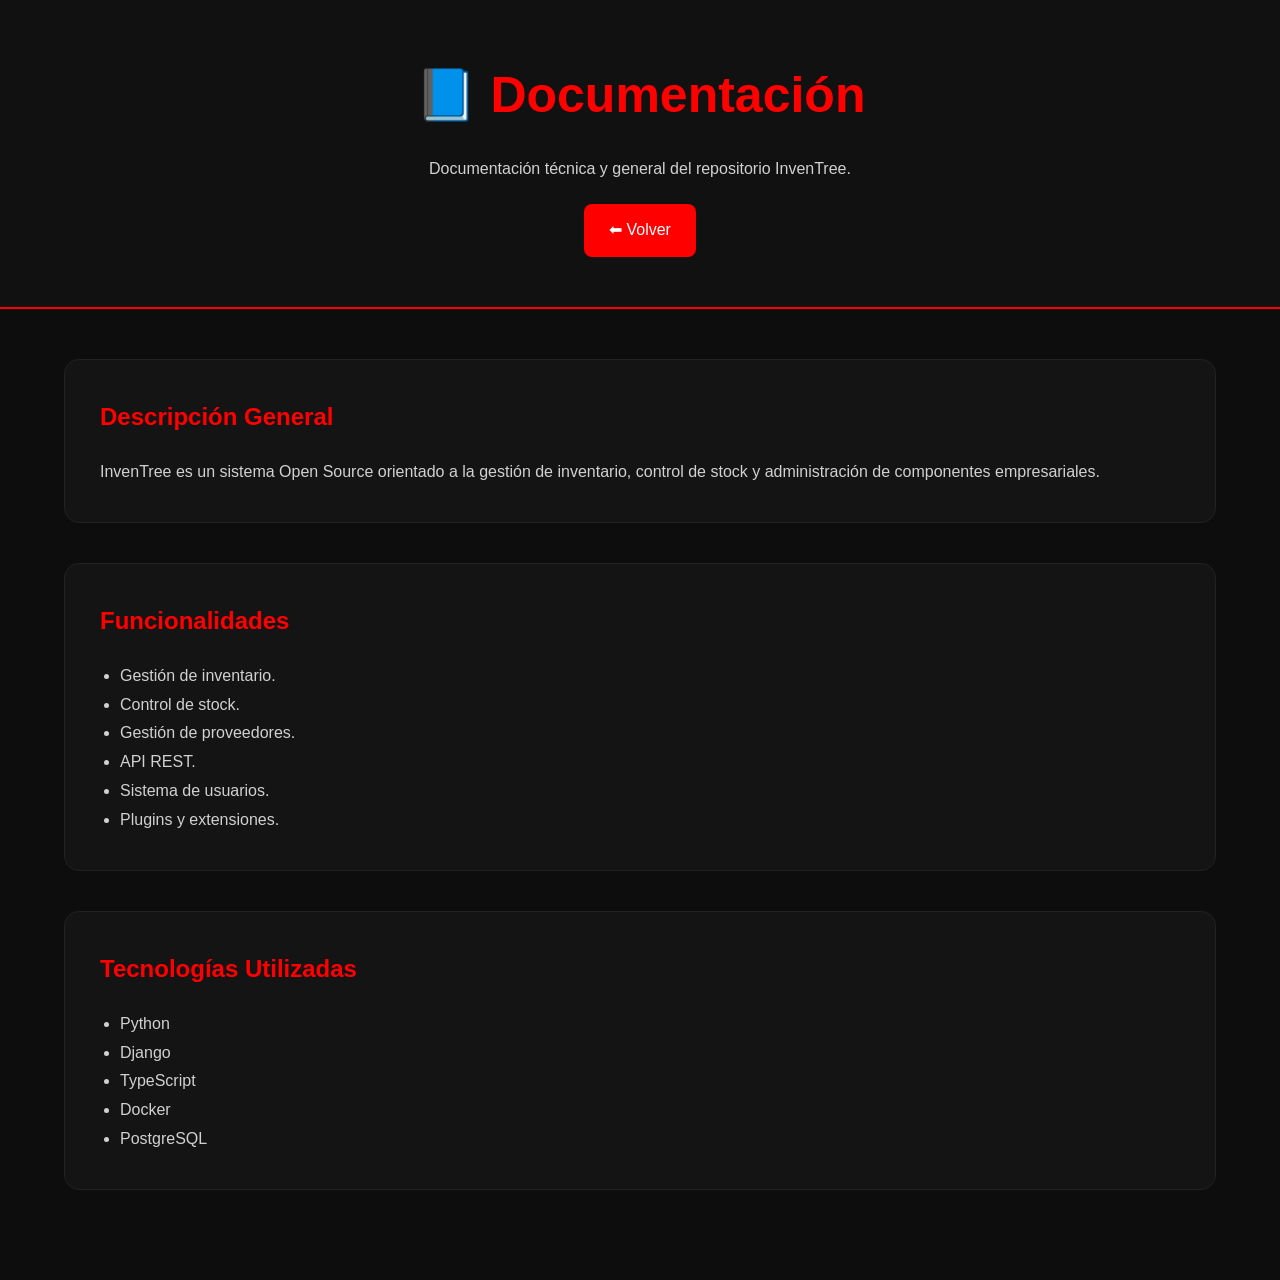
==== documentacion.html @ 53ee8d2a "Crear documentacion.html" ====
<!-- ================= documentacion.html ================= -->

<!DOCTYPE html>
<html lang="es">
<head>
    <meta charset="UTF-8">
    <meta name="viewport" content="width=device-width, initial-scale=1.0">
    <title>Documentación - InvenTree</title>

    <style>

        *{
            margin:0;
            padding:0;
            box-sizing:border-box;
            font-family: Arial, Helvetica, sans-serif;
        }

        body{
            background:#0d0d0d;
            color:white;
            line-height:1.8;
        }

        header{
            background:#111;
            padding:50px;
            text-align:center;
            border-bottom:2px solid #ff0000;
        }

        header h1{
            color:#ff0000;
            font-size:50px;
            margin-bottom:15px;
        }

        .container{
            width:90%;
            max-width:1200px;
            margin:auto;
            padding:50px 0;
        }

        section{
            margin-bottom:40px;
            background:#141414;
            padding:35px;
            border-radius:15px;
            border:1px solid #222;
        }

        h2{
            color:#ff0000;
            margin-bottom:20px;
        }

        p, li{
            color:#d1d1d1;
        }

        ul{
            margin-left:20px;
        }

        .btn{
            display:inline-block;
            margin-top:20px;
            padding:12px 25px;
            background:#ff0000;
            color:white;
            text-decoration:none;
            border-radius:8px;
        }

    </style>

</head>

<body>

    <header>

        <h1>📘 Documentación</h1>

        <p>Documentación técnica y general del repositorio InvenTree.</p>

        <a href="index.html" class="btn">
            ⬅ Volver
        </a>

    </header>

    <div class="container">

        <section>

            <h2>Descripción General</h2>

            <p>
                InvenTree es un sistema Open Source orientado
                a la gestión de inventario, control de stock
                y administración de componentes empresariales.
            </p>

        </section>

        <section>

            <h2>Funcionalidades</h2>

            <ul>
                <li>Gestión de inventario.</li>
                <li>Control de stock.</li>
                <li>Gestión de proveedores.</li>
                <li>API REST.</li>
                <li>Sistema de usuarios.</li>
                <li>Plugins y extensiones.</li>
            </ul>

        </section>

        <section>

            <h2>Tecnologías Utilizadas</h2>

            <ul>
                <li>Python</li>
                <li>Django</li>
                <li>TypeScript</li>
                <li>Docker</li>
                <li>PostgreSQL</li>
            </ul>

        </section>

    </div>

</body>
</html>
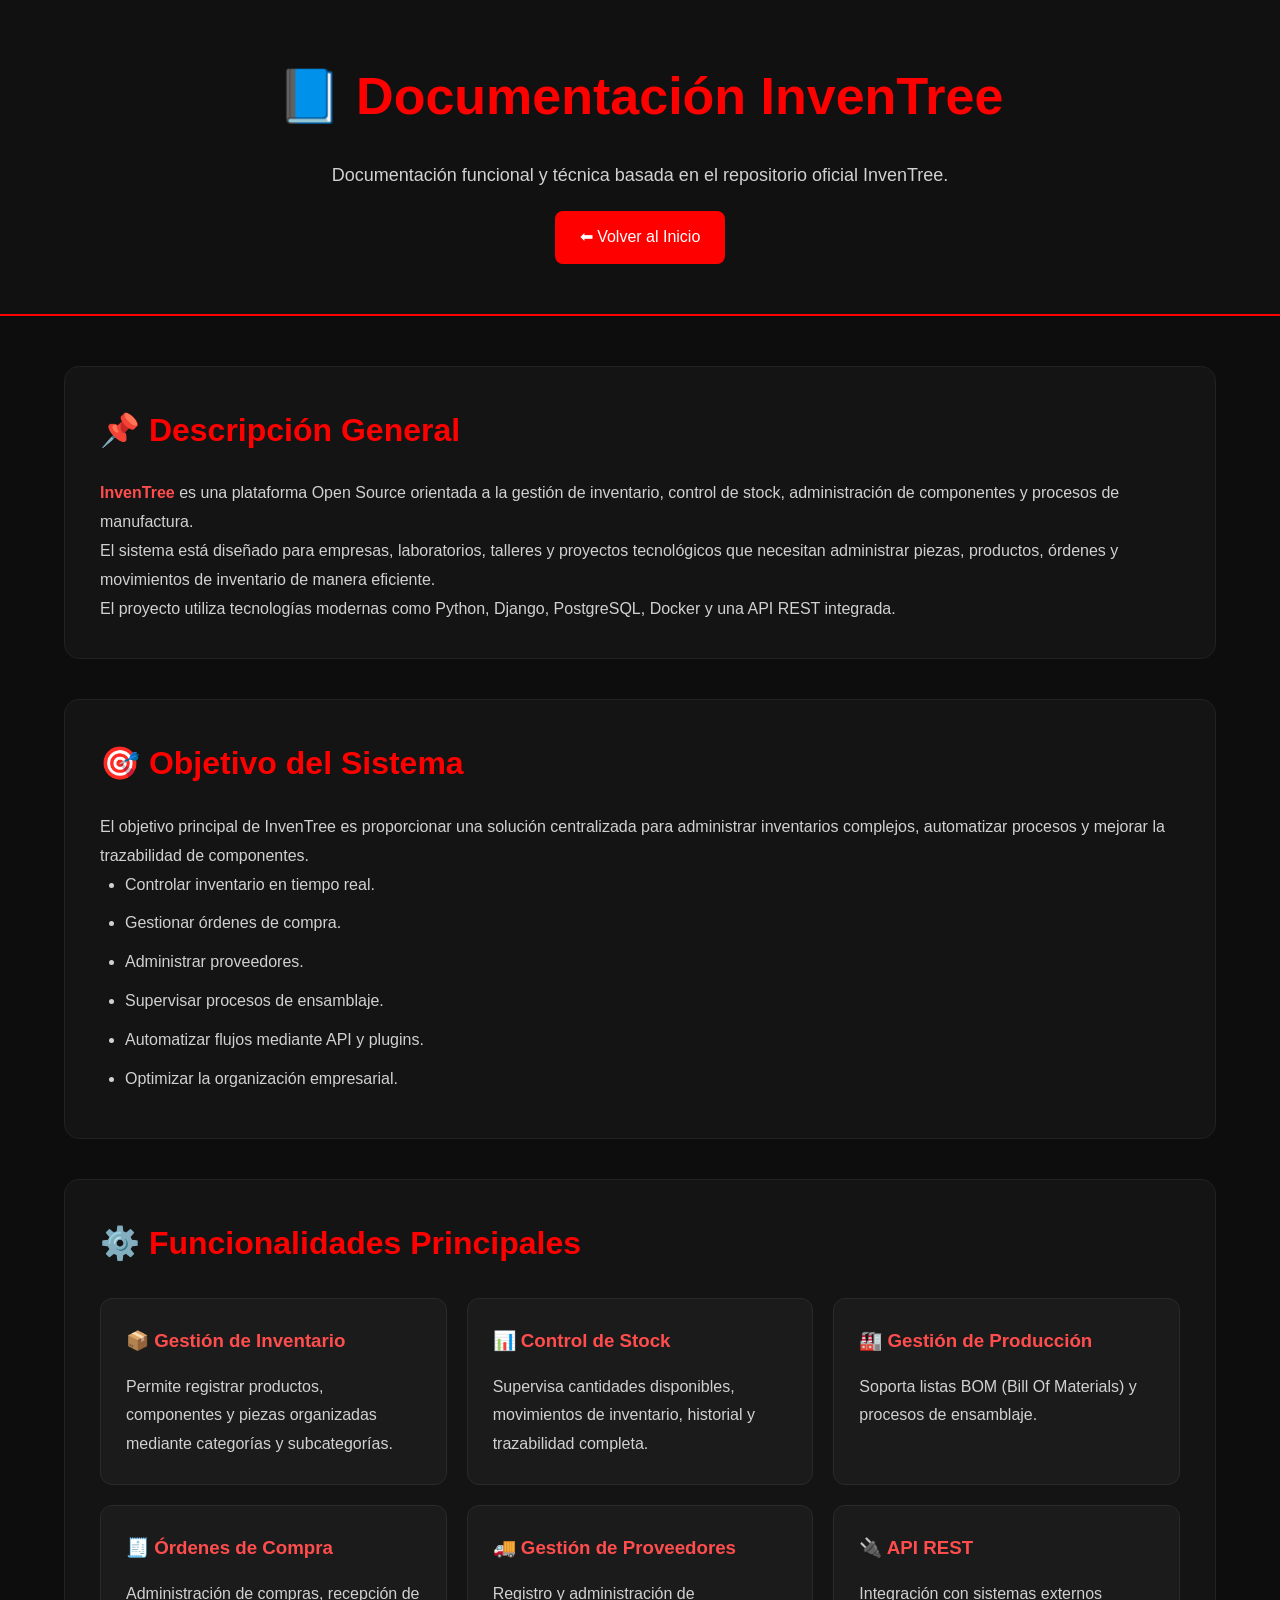
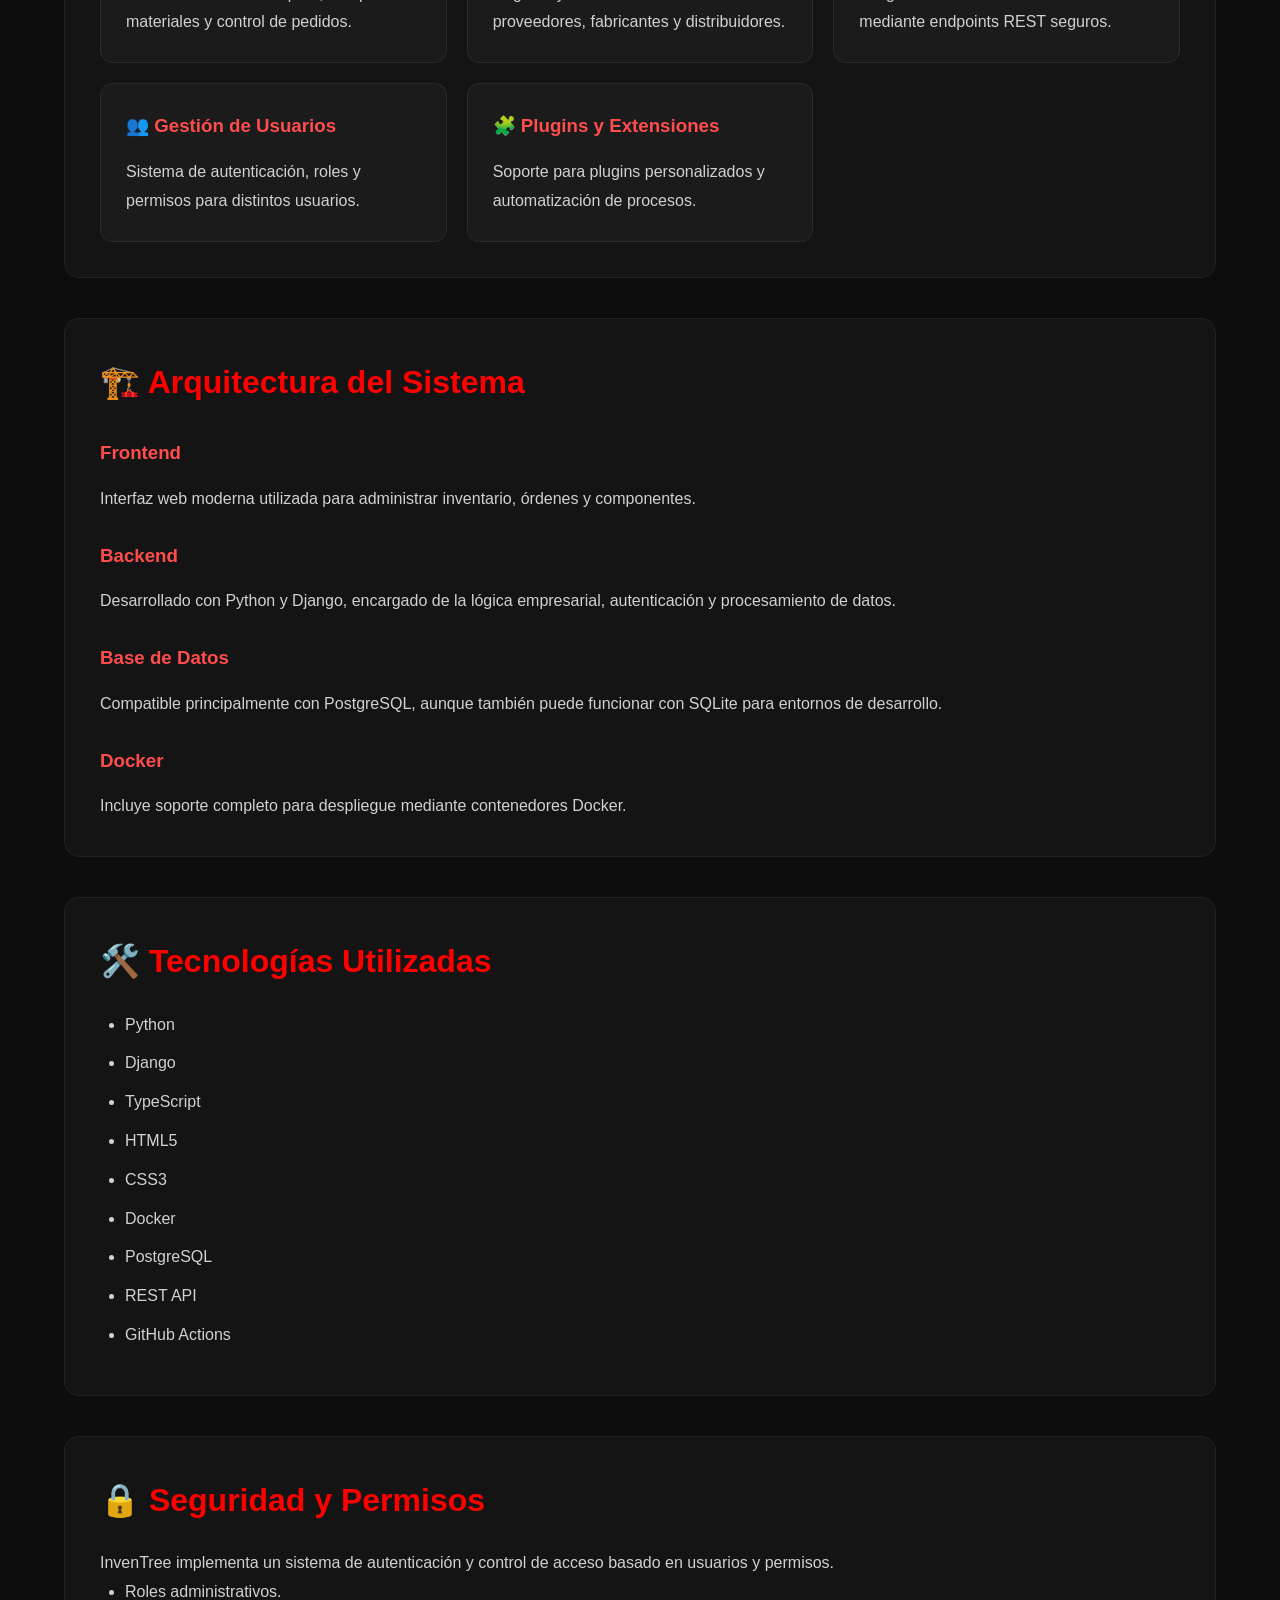
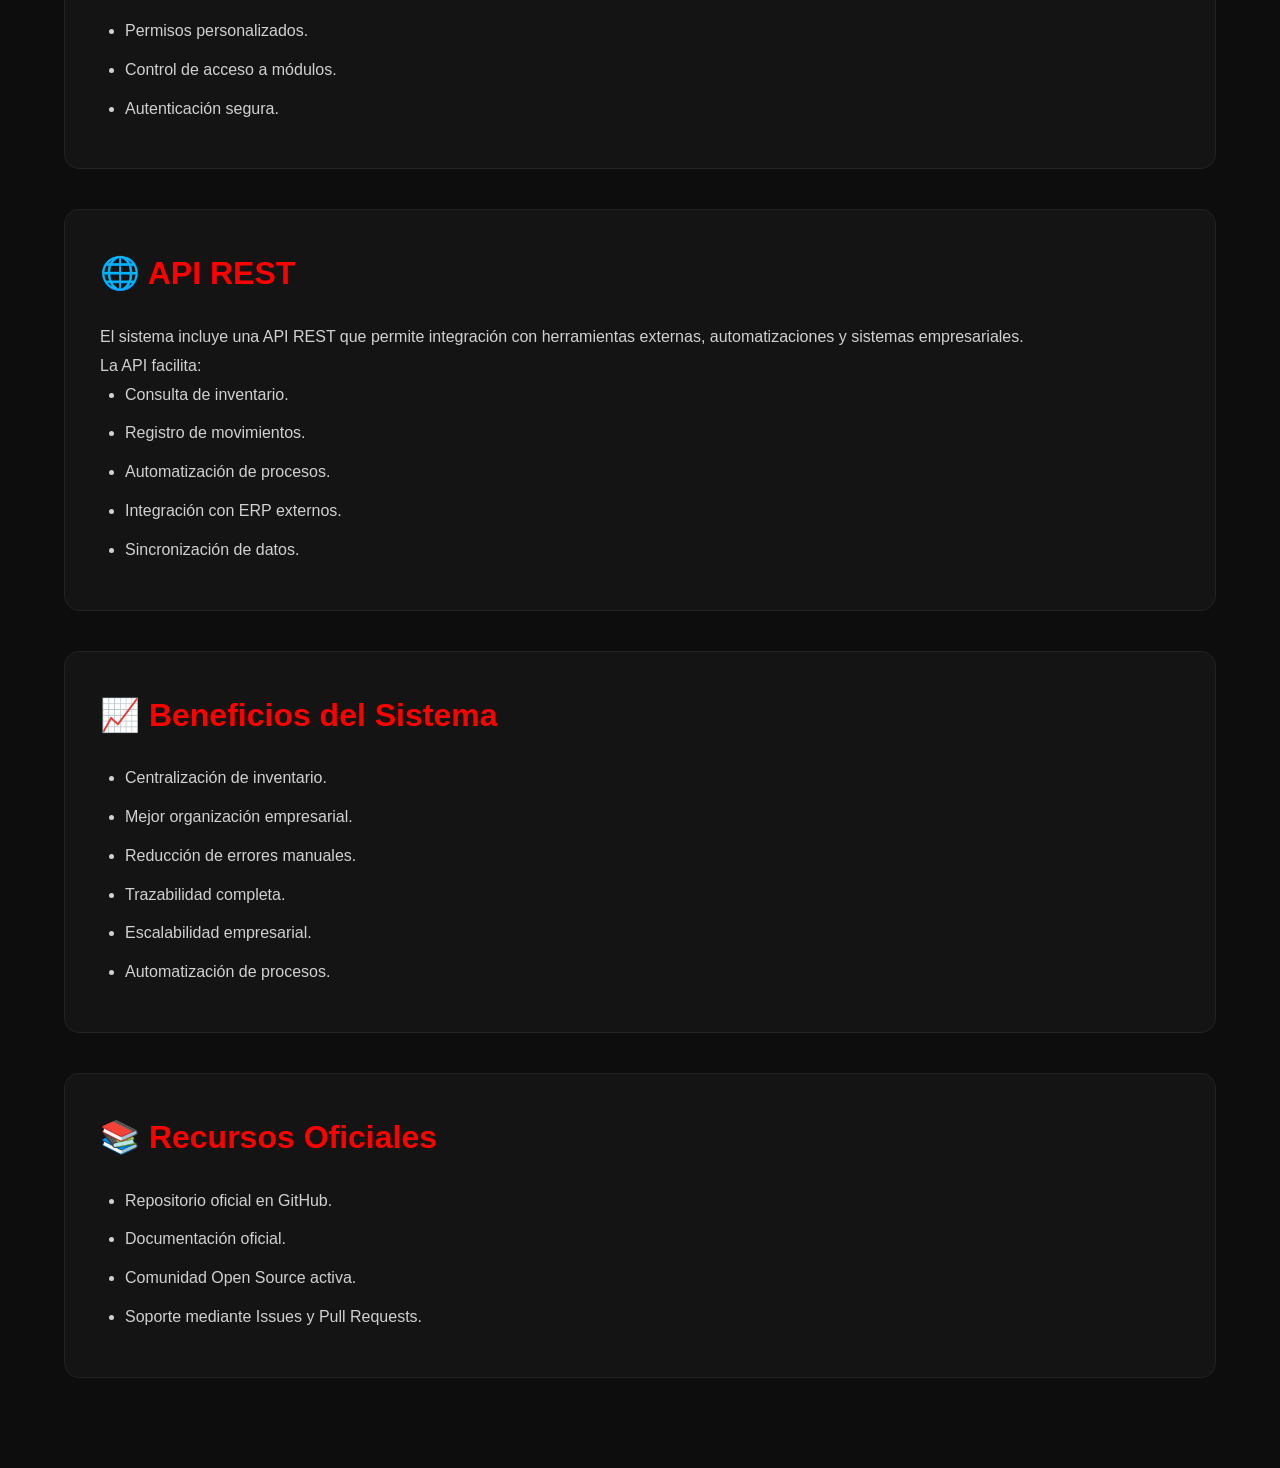
==== commit 0321c60a: "Actualizar documentacion.html" ====
--- a/documentacion.html
+++ b/documentacion.html
@@ -31,13 +31,18 @@
 
         header h1{
             color:#ff0000;
-            font-size:50px;
+            font-size:52px;
             margin-bottom:15px;
+        }
+
+        header p{
+            color:#d1d1d1;
+            font-size:18px;
         }
 
         .container{
             width:90%;
-            max-width:1200px;
+            max-width:1300px;
             margin:auto;
             padding:50px 0;
         }
@@ -53,6 +58,13 @@
         h2{
             color:#ff0000;
             margin-bottom:20px;
+            font-size:32px;
+        }
+
+        h3{
+            color:#ff4d4d;
+            margin-top:25px;
+            margin-bottom:15px;
         }
 
         p, li{
@@ -60,7 +72,16 @@
         }
 
         ul{
-            margin-left:20px;
+            margin-left:25px;
+        }
+
+        li{
+            margin-bottom:10px;
+        }
+
+        .highlight{
+            color:#ff4d4d;
+            font-weight:bold;
         }
 
         .btn{
@@ -71,6 +92,41 @@
             color:white;
             text-decoration:none;
             border-radius:8px;
+            transition:0.3s;
+        }
+
+        .btn:hover{
+            background:#cc0000;
+        }
+
+        .cards{
+            display:grid;
+            grid-template-columns:repeat(auto-fit, minmax(280px,1fr));
+            gap:20px;
+            margin-top:25px;
+        }
+
+        .card{
+            background:#1b1b1b;
+            padding:25px;
+            border-radius:12px;
+            border:1px solid #2a2a2a;
+        }
+
+        .card h3{
+            margin-top:0;
+        }
+
+        @media(max-width:768px){
+
+            header h1{
+                font-size:38px;
+            }
+
+            h2{
+                font-size:28px;
+            }
+
         }
 
     </style>
@@ -79,57 +135,302 @@
 
 <body>
 
+    <!-- ================= HEADER ================= -->
+
     <header>
 
-        <h1>📘 Documentación</h1>
-
-        <p>Documentación técnica y general del repositorio InvenTree.</p>
+        <h1>📘 Documentación InvenTree</h1>
+
+        <p>
+            Documentación funcional y técnica basada en el repositorio oficial InvenTree.
+        </p>
 
         <a href="index.html" class="btn">
-            ⬅ Volver
+            ⬅ Volver al Inicio
         </a>
 
     </header>
 
+    <!-- ================= CONTENIDO ================= -->
+
     <div class="container">
 
         <section>
 
-            <h2>Descripción General</h2>
-
-            <p>
-                InvenTree es un sistema Open Source orientado
-                a la gestión de inventario, control de stock
-                y administración de componentes empresariales.
-            </p>
-
-        </section>
-
-        <section>
-
-            <h2>Funcionalidades</h2>
-
-            <ul>
-                <li>Gestión de inventario.</li>
-                <li>Control de stock.</li>
-                <li>Gestión de proveedores.</li>
-                <li>API REST.</li>
-                <li>Sistema de usuarios.</li>
-                <li>Plugins y extensiones.</li>
-            </ul>
-
-        </section>
-
-        <section>
-
-            <h2>Tecnologías Utilizadas</h2>
+            <h2>📌 Descripción General</h2>
+
+            <p>
+                <span class="highlight">InvenTree</span> es una plataforma Open Source
+                orientada a la gestión de inventario, control de stock,
+                administración de componentes y procesos de manufactura.
+            </p>
+
+            <p>
+                El sistema está diseñado para empresas,
+                laboratorios, talleres y proyectos tecnológicos
+                que necesitan administrar piezas,
+                productos, órdenes y movimientos de inventario
+                de manera eficiente.
+            </p>
+
+            <p>
+                El proyecto utiliza tecnologías modernas
+                como Python, Django, PostgreSQL,
+                Docker y una API REST integrada.
+            </p>
+
+        </section>
+
+        <section>
+
+            <h2>🎯 Objetivo del Sistema</h2>
+
+            <p>
+                El objetivo principal de InvenTree
+                es proporcionar una solución centralizada
+                para administrar inventarios complejos,
+                automatizar procesos y mejorar
+                la trazabilidad de componentes.
+            </p>
+
+            <ul>
+                <li>Controlar inventario en tiempo real.</li>
+                <li>Gestionar órdenes de compra.</li>
+                <li>Administrar proveedores.</li>
+                <li>Supervisar procesos de ensamblaje.</li>
+                <li>Automatizar flujos mediante API y plugins.</li>
+                <li>Optimizar la organización empresarial.</li>
+            </ul>
+
+        </section>
+
+        <section>
+
+            <h2>⚙️ Funcionalidades Principales</h2>
+
+            <div class="cards">
+
+                <div class="card">
+
+                    <h3>📦 Gestión de Inventario</h3>
+
+                    <p>
+                        Permite registrar productos,
+                        componentes y piezas organizadas
+                        mediante categorías y subcategorías.
+                    </p>
+
+                </div>
+
+                <div class="card">
+
+                    <h3>📊 Control de Stock</h3>
+
+                    <p>
+                        Supervisa cantidades disponibles,
+                        movimientos de inventario,
+                        historial y trazabilidad completa.
+                    </p>
+
+                </div>
+
+                <div class="card">
+
+                    <h3>🏭 Gestión de Producción</h3>
+
+                    <p>
+                        Soporta listas BOM
+                        (Bill Of Materials)
+                        y procesos de ensamblaje.
+                    </p>
+
+                </div>
+
+                <div class="card">
+
+                    <h3>🧾 Órdenes de Compra</h3>
+
+                    <p>
+                        Administración de compras,
+                        recepción de materiales
+                        y control de pedidos.
+                    </p>
+
+                </div>
+
+                <div class="card">
+
+                    <h3>🚚 Gestión de Proveedores</h3>
+
+                    <p>
+                        Registro y administración
+                        de proveedores, fabricantes
+                        y distribuidores.
+                    </p>
+
+                </div>
+
+                <div class="card">
+
+                    <h3>🔌 API REST</h3>
+
+                    <p>
+                        Integración con sistemas externos
+                        mediante endpoints REST seguros.
+                    </p>
+
+                </div>
+
+                <div class="card">
+
+                    <h3>👥 Gestión de Usuarios</h3>
+
+                    <p>
+                        Sistema de autenticación,
+                        roles y permisos
+                        para distintos usuarios.
+                    </p>
+
+                </div>
+
+                <div class="card">
+
+                    <h3>🧩 Plugins y Extensiones</h3>
+
+                    <p>
+                        Soporte para plugins personalizados
+                        y automatización de procesos.
+                    </p>
+
+                </div>
+
+            </div>
+
+        </section>
+
+        <section>
+
+            <h2>🏗️ Arquitectura del Sistema</h2>
+
+            <h3>Frontend</h3>
+
+            <p>
+                Interfaz web moderna utilizada
+                para administrar inventario,
+                órdenes y componentes.
+            </p>
+
+            <h3>Backend</h3>
+
+            <p>
+                Desarrollado con Python y Django,
+                encargado de la lógica empresarial,
+                autenticación y procesamiento de datos.
+            </p>
+
+            <h3>Base de Datos</h3>
+
+            <p>
+                Compatible principalmente con PostgreSQL,
+                aunque también puede funcionar con SQLite
+                para entornos de desarrollo.
+            </p>
+
+            <h3>Docker</h3>
+
+            <p>
+                Incluye soporte completo para despliegue
+                mediante contenedores Docker.
+            </p>
+
+        </section>
+
+        <section>
+
+            <h2>🛠️ Tecnologías Utilizadas</h2>
 
             <ul>
                 <li>Python</li>
                 <li>Django</li>
                 <li>TypeScript</li>
+                <li>HTML5</li>
+                <li>CSS3</li>
                 <li>Docker</li>
                 <li>PostgreSQL</li>
+                <li>REST API</li>
+                <li>GitHub Actions</li>
+            </ul>
+
+        </section>
+
+        <section>
+
+            <h2>🔒 Seguridad y Permisos</h2>
+
+            <p>
+                InvenTree implementa un sistema
+                de autenticación y control de acceso
+                basado en usuarios y permisos.
+            </p>
+
+            <ul>
+                <li>Roles administrativos.</li>
+                <li>Permisos personalizados.</li>
+                <li>Control de acceso a módulos.</li>
+                <li>Autenticación segura.</li>
+            </ul>
+
+        </section>
+
+        <section>
+
+            <h2>🌐 API REST</h2>
+
+            <p>
+                El sistema incluye una API REST
+                que permite integración
+                con herramientas externas,
+                automatizaciones y sistemas empresariales.
+            </p>
+
+            <p>
+                La API facilita:
+            </p>
+
+            <ul>
+                <li>Consulta de inventario.</li>
+                <li>Registro de movimientos.</li>
+                <li>Automatización de procesos.</li>
+                <li>Integración con ERP externos.</li>
+                <li>Sincronización de datos.</li>
+            </ul>
+
+        </section>
+
+        <section>
+
+            <h2>📈 Beneficios del Sistema</h2>
+
+            <ul>
+                <li>Centralización de inventario.</li>
+                <li>Mejor organización empresarial.</li>
+                <li>Reducción de errores manuales.</li>
+                <li>Trazabilidad completa.</li>
+                <li>Escalabilidad empresarial.</li>
+                <li>Automatización de procesos.</li>
+            </ul>
+
+        </section>
+
+        <section>
+
+            <h2>📚 Recursos Oficiales</h2>
+
+            <ul>
+                <li>Repositorio oficial en GitHub.</li>
+                <li>Documentación oficial.</li>
+                <li>Comunidad Open Source activa.</li>
+                <li>Soporte mediante Issues y Pull Requests.</li>
             </ul>
 
         </section>
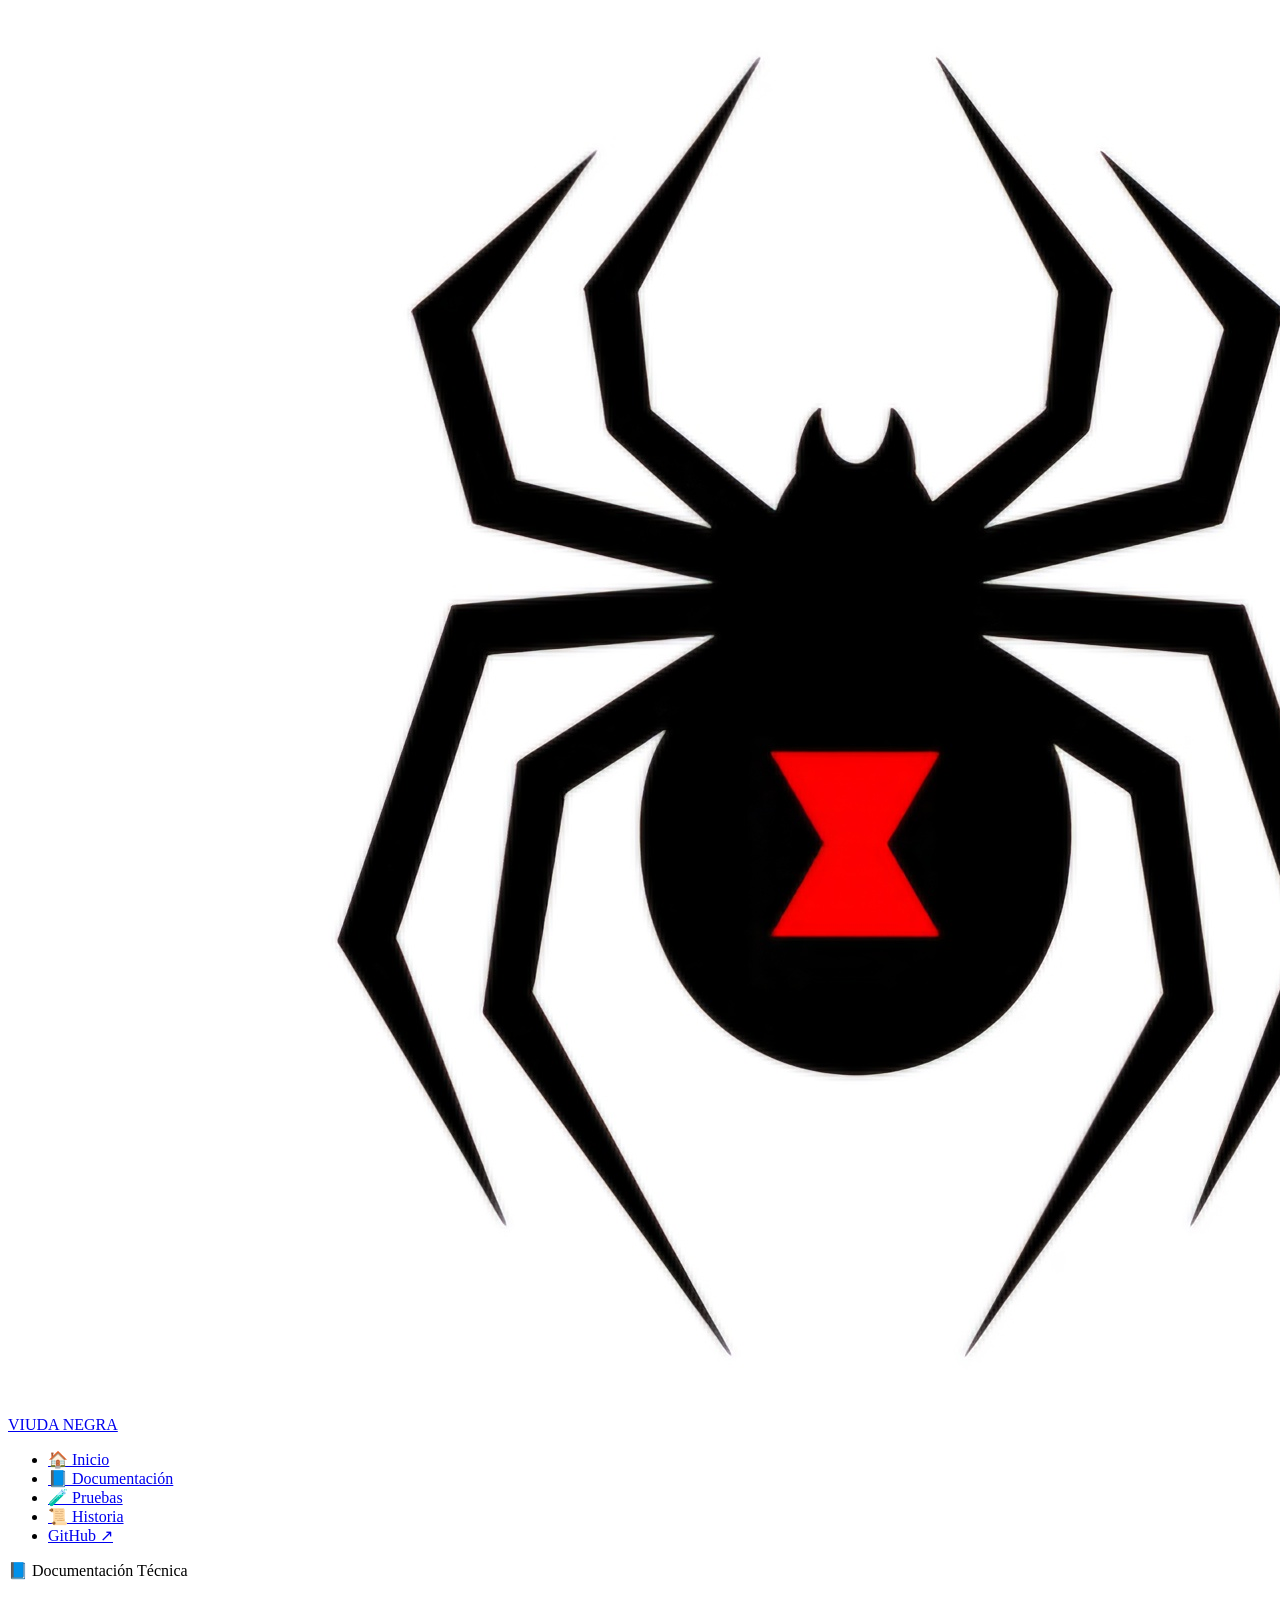
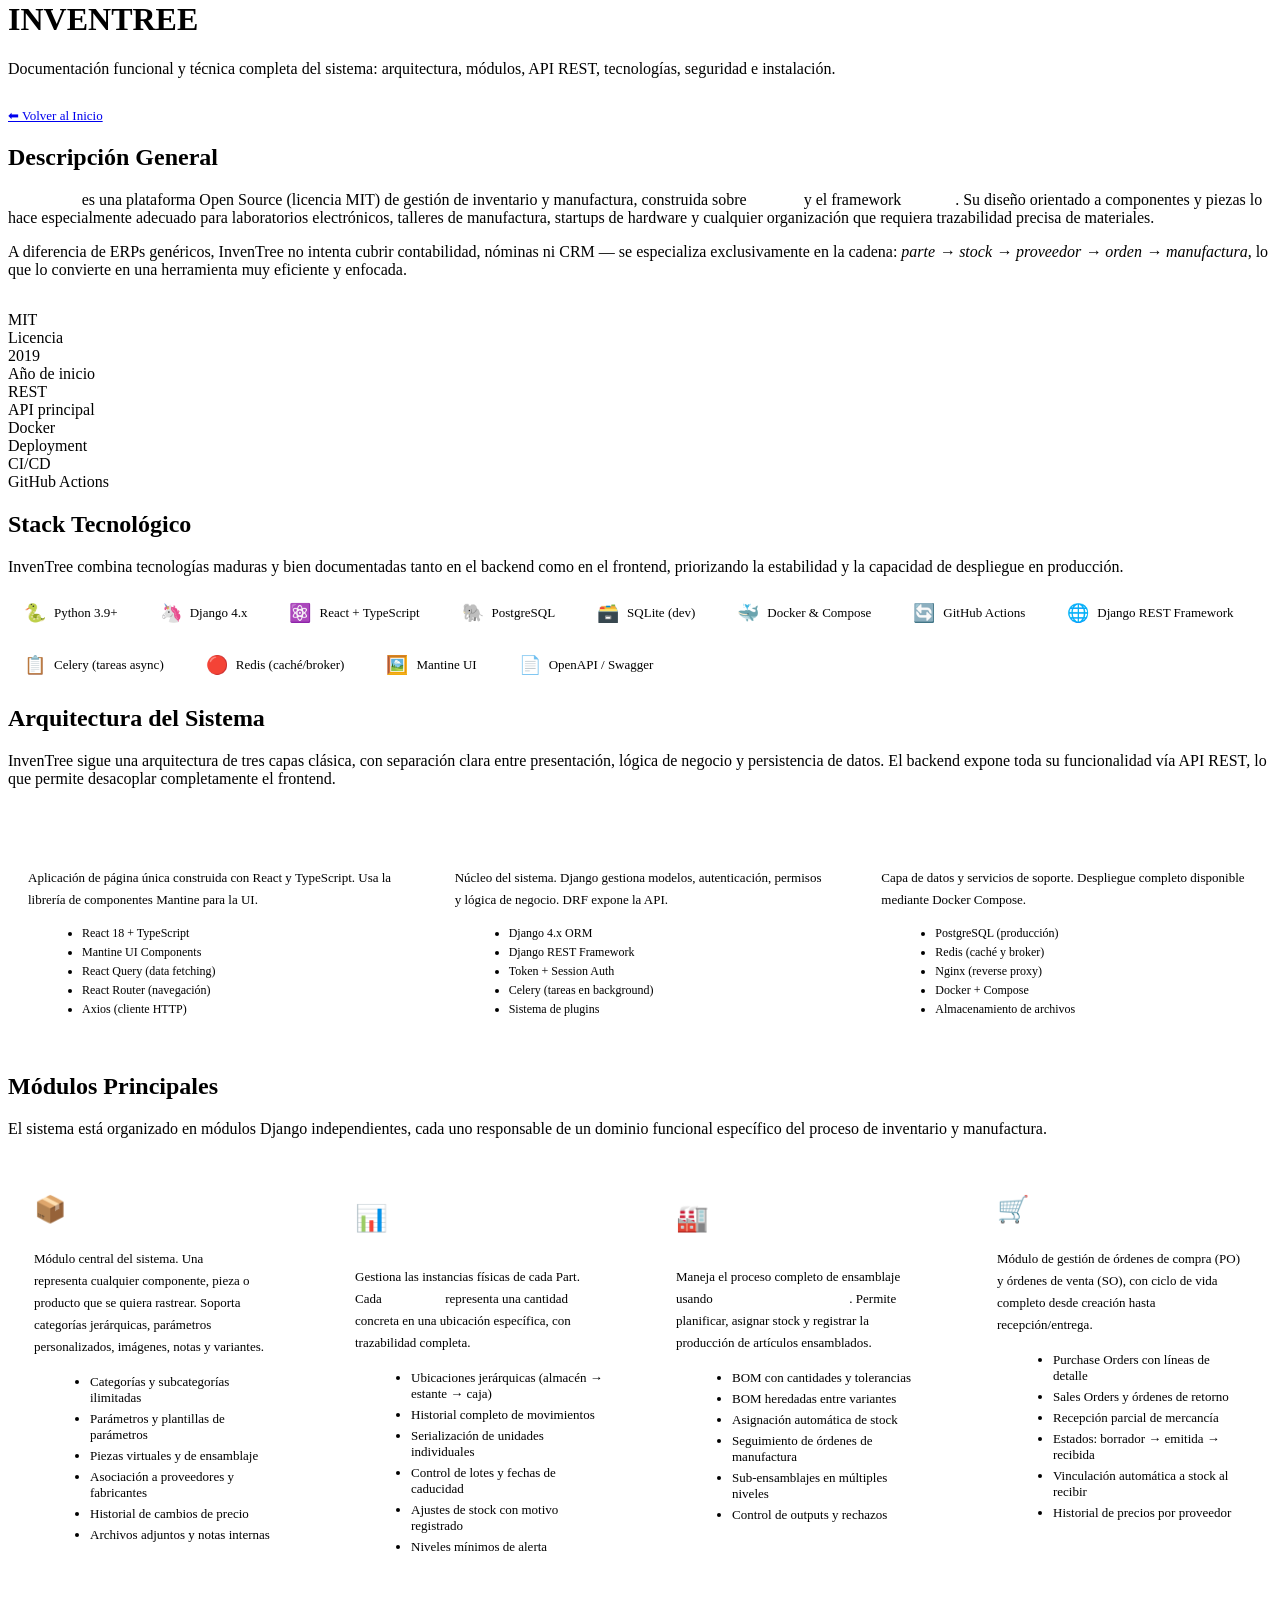
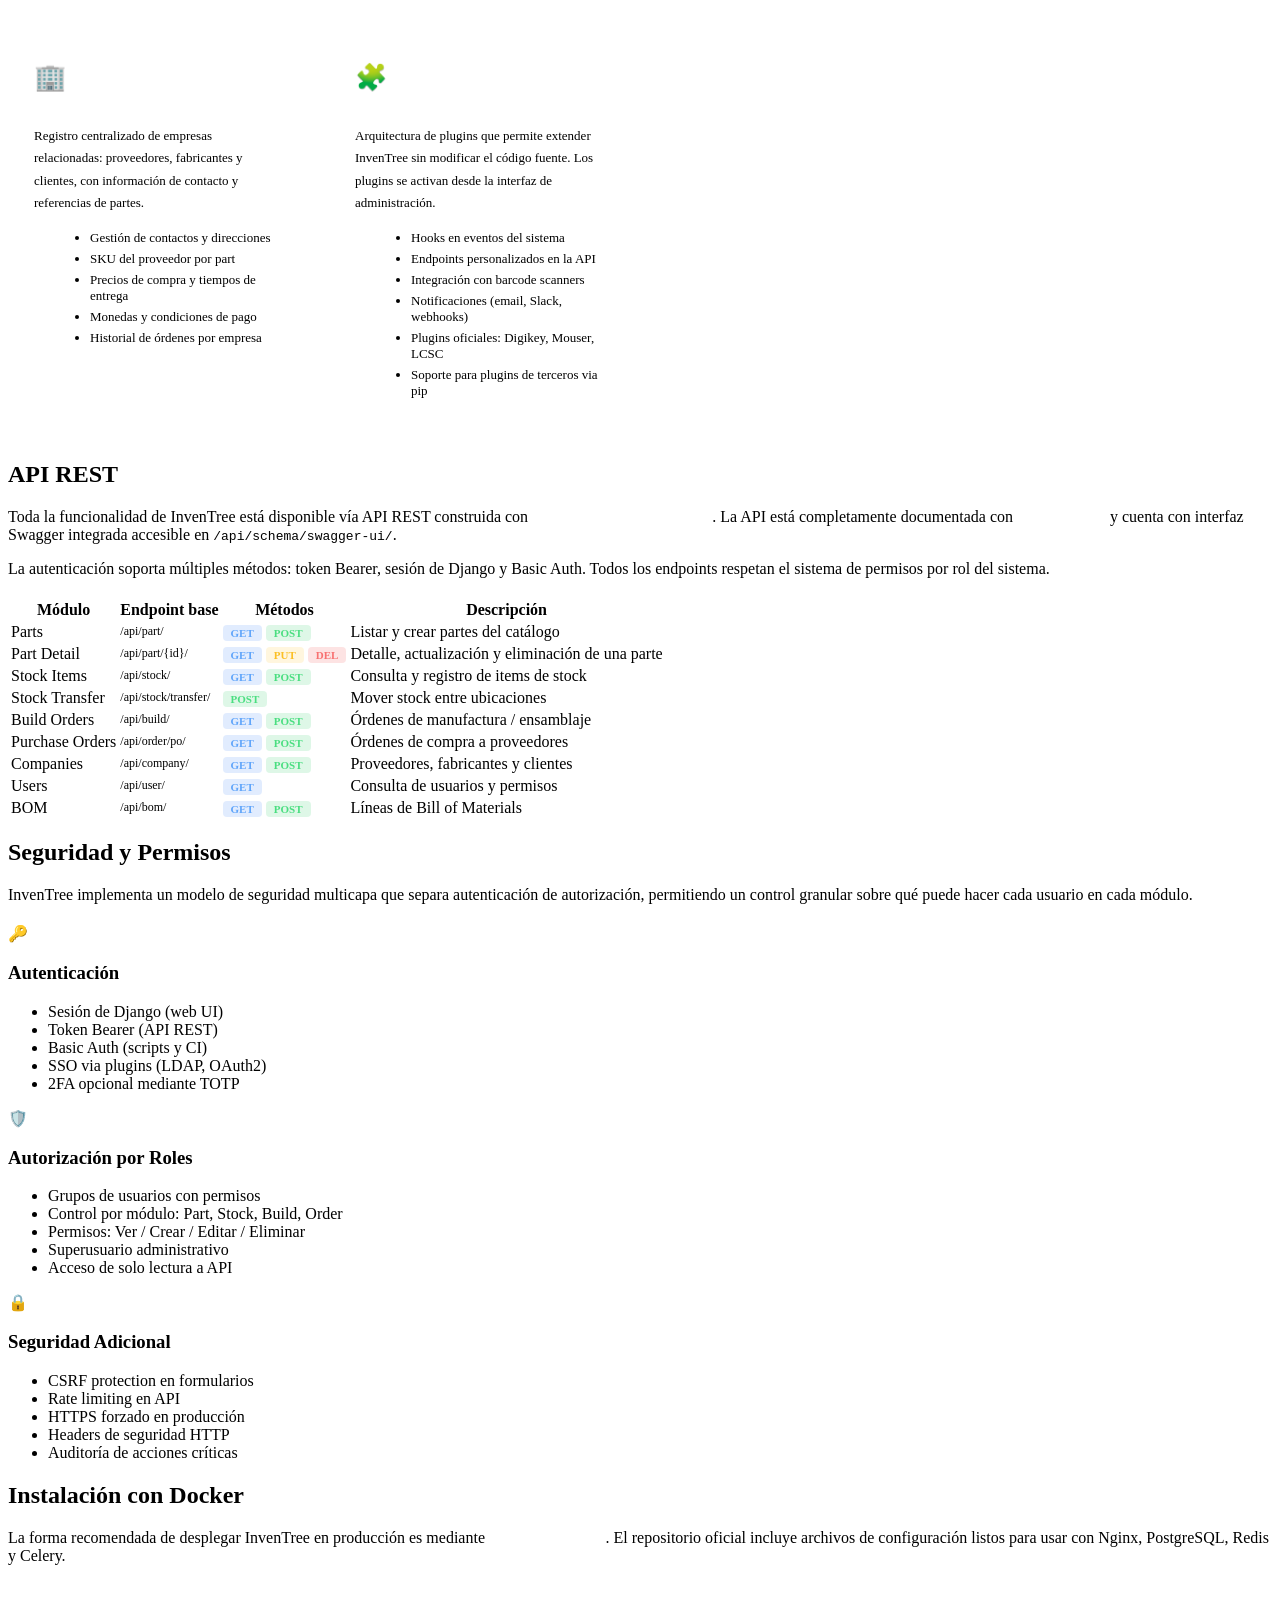
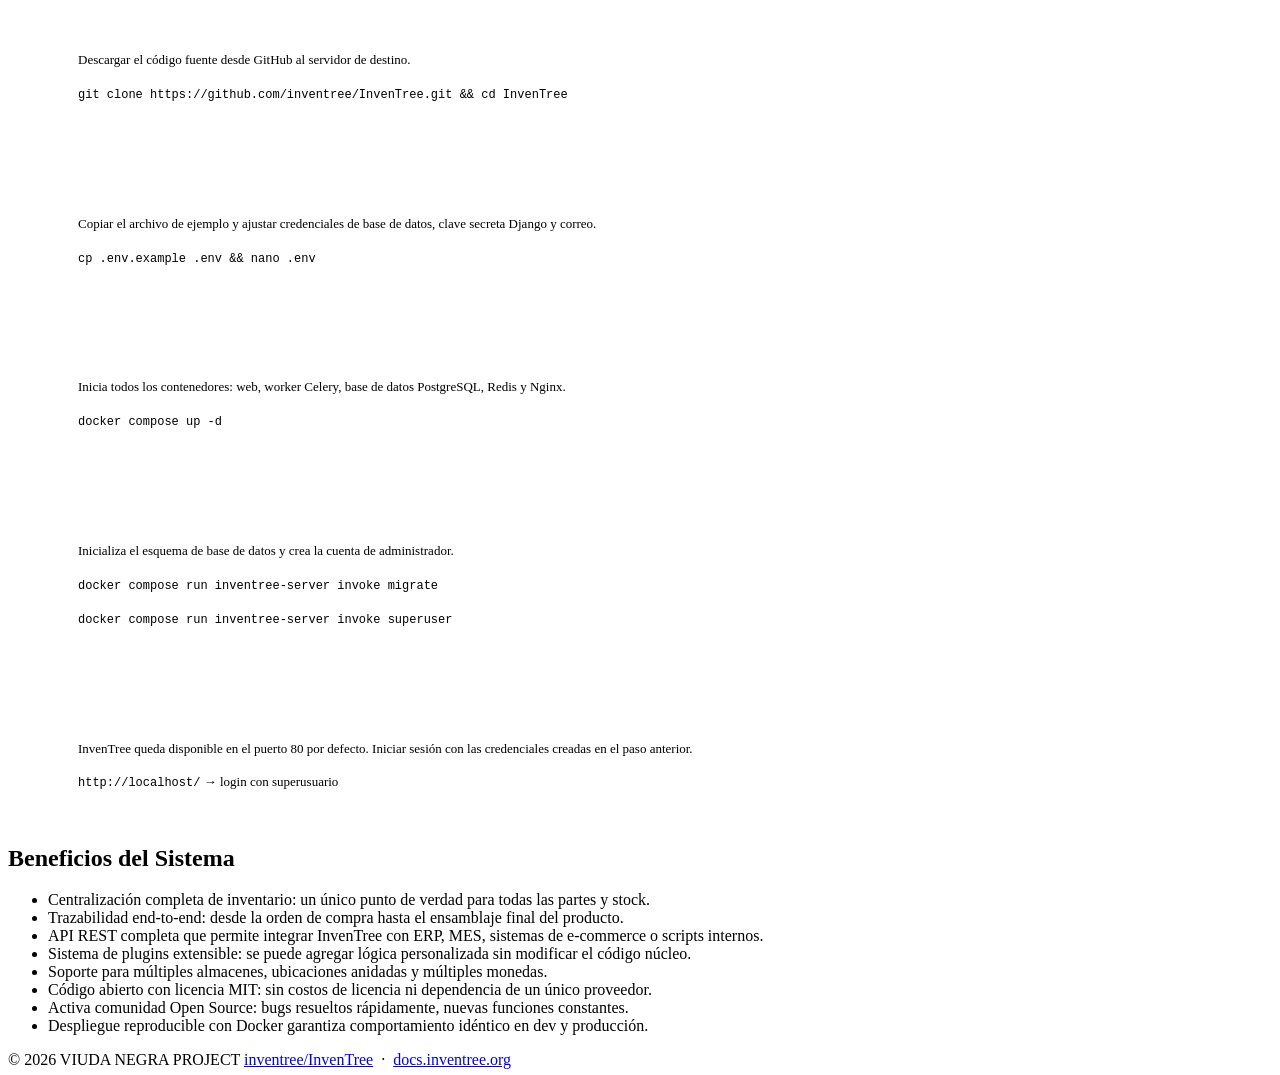
==== commit 025a48de: "Actualizado documentacion" ====
--- a/documentacion.html
+++ b/documentacion.html
@@ -1,441 +1,632 @@
-<!-- ================= documentacion.html ================= -->
-
 <!DOCTYPE html>
 <html lang="es">
 <head>
-    <meta charset="UTF-8">
-    <meta name="viewport" content="width=device-width, initial-scale=1.0">
-    <title>Documentación - InvenTree</title>
-
-    <style>
-
-        *{
-            margin:0;
-            padding:0;
-            box-sizing:border-box;
-            font-family: Arial, Helvetica, sans-serif;
-        }
-
-        body{
-            background:#0d0d0d;
-            color:white;
-            line-height:1.8;
-        }
-
-        header{
-            background:#111;
-            padding:50px;
-            text-align:center;
-            border-bottom:2px solid #ff0000;
-        }
-
-        header h1{
-            color:#ff0000;
-            font-size:52px;
-            margin-bottom:15px;
-        }
-
-        header p{
-            color:#d1d1d1;
-            font-size:18px;
-        }
-
-        .container{
-            width:90%;
-            max-width:1300px;
-            margin:auto;
-            padding:50px 0;
-        }
-
-        section{
-            margin-bottom:40px;
-            background:#141414;
-            padding:35px;
-            border-radius:15px;
-            border:1px solid #222;
-        }
-
-        h2{
-            color:#ff0000;
-            margin-bottom:20px;
-            font-size:32px;
-        }
-
-        h3{
-            color:#ff4d4d;
-            margin-top:25px;
-            margin-bottom:15px;
-        }
-
-        p, li{
-            color:#d1d1d1;
-        }
-
-        ul{
-            margin-left:25px;
-        }
-
-        li{
-            margin-bottom:10px;
-        }
-
-        .highlight{
-            color:#ff4d4d;
-            font-weight:bold;
-        }
-
-        .btn{
-            display:inline-block;
-            margin-top:20px;
-            padding:12px 25px;
-            background:#ff0000;
-            color:white;
-            text-decoration:none;
-            border-radius:8px;
-            transition:0.3s;
-        }
-
-        .btn:hover{
-            background:#cc0000;
-        }
-
-        .cards{
-            display:grid;
-            grid-template-columns:repeat(auto-fit, minmax(280px,1fr));
-            gap:20px;
-            margin-top:25px;
-        }
-
-        .card{
-            background:#1b1b1b;
-            padding:25px;
-            border-radius:12px;
-            border:1px solid #2a2a2a;
-        }
-
-        .card h3{
-            margin-top:0;
-        }
-
-        @media(max-width:768px){
-
-            header h1{
-                font-size:38px;
-            }
-
-            h2{
-                font-size:28px;
-            }
-
-        }
-
-    </style>
-
+  <meta charset="UTF-8">
+  <meta name="viewport" content="width=device-width, initial-scale=1.0">
+  <title>Documentación — VIUDA NEGRA PROJECT</title>
+  <link rel="stylesheet" href="style.css">
+  <style>
+    /* ── Arch diagram ─────────────────────────────── */
+    .arch-grid {
+      display: grid;
+      grid-template-columns: repeat(3, 1fr);
+      gap: 16px;
+      margin-top: 24px;
+    }
+
+    .arch-box {
+      background: var(--bg4);
+      border: 1px solid var(--border);
+      border-radius: var(--radius);
+      padding: 20px;
+      position: relative;
+    }
+
+    .arch-box::before {
+      content: attr(data-layer);
+      position: absolute;
+      top: -10px;
+      left: 16px;
+      font-family: var(--mono);
+      font-size: 10px;
+      letter-spacing: 1.5px;
+      text-transform: uppercase;
+      background: var(--red);
+      color: #fff;
+      padding: 2px 8px;
+      border-radius: 3px;
+    }
+
+    .arch-box h4 {
+      font-size: 14px;
+      font-weight: 600;
+      color: #fff;
+      margin-bottom: 10px;
+      margin-top: 6px;
+    }
+
+    .arch-box p { font-size: 13px; color: var(--text-dim); line-height: 1.65; }
+
+    .arch-box ul { margin-left: 14px; }
+    .arch-box li { font-size: 12px; color: var(--text-dim); margin-bottom: 4px; }
+
+    /* ── API endpoint table ───────────────────────── */
+    .endpoint-row td:nth-child(2) { font-family: var(--mono); font-size: 12px; }
+
+    .method { display:inline-block; padding:2px 8px; border-radius:4px; font-family:var(--mono); font-size:11px; font-weight:700; }
+    .method.get  { background:rgba(59,130,246,0.15); color:#60a5fa; }
+    .method.post { background:rgba(34,197,94,0.15);  color:#4ade80; }
+    .method.put  { background:rgba(251,191,36,0.15); color:#fbbf24; }
+    .method.del  { background:rgba(239,68,68,0.15);  color:#f87171; }
+
+    /* ── Install steps ────────────────────────────── */
+    .install-steps { display:flex; flex-direction:column; gap:12px; margin-top:20px; }
+
+    .install-step {
+      display: flex;
+      gap: 18px;
+      align-items: flex-start;
+      background: var(--bg3);
+      border: 1px solid var(--border);
+      border-radius: var(--radius);
+      padding: 18px 20px;
+    }
+
+    .step-num {
+      flex-shrink: 0;
+      width: 32px;
+      height: 32px;
+      background: var(--red);
+      border-radius: 50%;
+      display: flex;
+      align-items: center;
+      justify-content: center;
+      font-family: var(--display);
+      font-size: 18px;
+      color: #fff;
+      line-height: 1;
+    }
+
+    .step-body h4 { font-size:14px; font-weight:600; color:#fff; margin-bottom:6px; }
+    .step-body p  { font-size:13px; color:var(--text-dim); line-height:1.6; }
+    .step-body code { font-size:12px; }
+
+    /* ── Tech stack badges ────────────────────────── */
+    .tech-stack { display:flex; flex-wrap:wrap; gap:10px; margin-top:16px; }
+
+    .tech-badge {
+      display: flex;
+      align-items: center;
+      gap: 8px;
+      background: var(--bg4);
+      border: 1px solid var(--border);
+      border-radius: var(--radius);
+      padding: 10px 16px;
+      font-size: 13px;
+      color: var(--text-dim);
+      font-weight: 500;
+      transition: border-color 0.2s;
+    }
+
+    .tech-badge:hover { border-color: var(--border-red); color: #fff; }
+    .tech-badge span { font-size: 18px; }
+
+    /* ── Module detail ────────────────────────────── */
+    .module-grid {
+      display: grid;
+      grid-template-columns: repeat(auto-fit, minmax(300px,1fr));
+      gap: 20px;
+      margin-top: 20px;
+    }
+
+    .module-card {
+      background: var(--bg3);
+      border: 1px solid var(--border);
+      border-radius: var(--radius-lg);
+      padding: 26px;
+      transition: border-color 0.2s, transform 0.2s;
+    }
+
+    .module-card:hover { border-color: var(--border-red); transform: translateY(-3px); }
+
+    .module-card-head {
+      display: flex;
+      align-items: center;
+      gap: 12px;
+      margin-bottom: 14px;
+    }
+
+    .module-card-head .icon { font-size:26px; }
+
+    .module-card-head h3 { font-size:16px; font-weight:600; color:#fff; }
+
+    .module-card p { font-size:13px; color:var(--text-dim); line-height:1.7; margin-bottom:12px; }
+
+    .module-card ul { margin-left:16px; }
+    .module-card li { font-size:13px; color:var(--text-dim); margin-bottom:5px; }
+
+    @media(max-width:900px) {
+      .arch-grid { grid-template-columns:1fr; }
+    }
+  </style>
 </head>
-
 <body>
 
-    <!-- ================= HEADER ================= -->
-
-    <header>
-
-        <h1>📘 Documentación InvenTree</h1>
-
+<!-- ═══════════════ NAVBAR ═══════════════ -->
+<nav class="navbar">
+  <a href="index.html" class="navbar-brand">
+    <img src="Logo.jpg" alt="Logo">
+    <span>VIUDA NEGRA</span>
+  </a>
+  <ul class="navbar-links">
+    <li><a href="index.html">🏠 Inicio</a></li>
+    <li><a href="documentacion.html" class="active">📘 Documentación</a></li>
+    <li><a href="pruebas.html">🧪 Pruebas</a></li>
+    <li><a href="historia.html">📜 Historia</a></li>
+    <li><a href="https://github.com/inventree/InvenTree" target="_blank" class="nav-ext">GitHub ↗</a></li>
+  </ul>
+</nav>
+
+<!-- ═══════════════ HEADER ═══════════════ -->
+<div class="page-header">
+  <div class="page-header-inner">
+    <div class="page-tag fade-up">📘 Documentación Técnica</div>
+    <h1 class="fade-up delay-1">INVEN<span>TREE</span></h1>
+    <p class="fade-up delay-2">
+      Documentación funcional y técnica completa del sistema: arquitectura,
+      módulos, API REST, tecnologías, seguridad e instalación.
+    </p>
+    <div style="margin-top:28px;" class="fade-up delay-3">
+      <a href="index.html" class="btn btn-ghost" style="font-size:13px;">⬅ Volver al Inicio</a>
+    </div>
+  </div>
+</div>
+
+<!-- ═══════════════ CONTENT ═══════════════ -->
+<div class="container">
+
+  <!-- ── 1. Descripción general ─────────────────── -->
+  <div class="section-block fade-up">
+    <h2>Descripción <span>General</span></h2>
+    <div class="section-divider"></div>
+    <p>
+      <strong style="color:#fff">InvenTree</strong> es una plataforma Open Source (licencia MIT) de gestión de inventario
+      y manufactura, construida sobre <strong style="color:#fff">Python</strong> y el framework
+      <strong style="color:#fff">Django</strong>. Su diseño orientado a componentes y piezas lo hace
+      especialmente adecuado para laboratorios electrónicos, talleres de manufactura, startups de hardware
+      y cualquier organización que requiera trazabilidad precisa de materiales.
+    </p>
+    <p>
+      A diferencia de ERPs genéricos, InvenTree no intenta cubrir contabilidad, nóminas ni CRM —
+      se especializa exclusivamente en la cadena: <em>parte → stock → proveedor → orden → manufactura</em>,
+      lo que lo convierte en una herramienta muy eficiente y enfocada.
+    </p>
+
+    <div class="stat-grid" style="margin-top:32px;">
+      <div class="stat-box"><div class="num">MIT</div><div class="label">Licencia</div></div>
+      <div class="stat-box"><div class="num">2019</div><div class="label">Año de inicio</div></div>
+      <div class="stat-box"><div class="num">REST</div><div class="label">API principal</div></div>
+      <div class="stat-box"><div class="num">Docker</div><div class="label">Deployment</div></div>
+      <div class="stat-box"><div class="num">CI/CD</div><div class="label">GitHub Actions</div></div>
+    </div>
+  </div>
+
+  <!-- ── 2. Stack tecnológico ───────────────────── -->
+  <div class="section-block fade-up">
+    <h2>Stack <span>Tecnológico</span></h2>
+    <div class="section-divider"></div>
+    <p>
+      InvenTree combina tecnologías maduras y bien documentadas tanto en el backend
+      como en el frontend, priorizando la estabilidad y la capacidad de despliegue en producción.
+    </p>
+
+    <div class="tech-stack">
+      <div class="tech-badge"><span>🐍</span> Python 3.9+</div>
+      <div class="tech-badge"><span>🦄</span> Django 4.x</div>
+      <div class="tech-badge"><span>⚛️</span> React + TypeScript</div>
+      <div class="tech-badge"><span>🐘</span> PostgreSQL</div>
+      <div class="tech-badge"><span>🗃️</span> SQLite (dev)</div>
+      <div class="tech-badge"><span>🐳</span> Docker & Compose</div>
+      <div class="tech-badge"><span>🔄</span> GitHub Actions</div>
+      <div class="tech-badge"><span>🌐</span> Django REST Framework</div>
+      <div class="tech-badge"><span>📋</span> Celery (tareas async)</div>
+      <div class="tech-badge"><span>🔴</span> Redis (caché/broker)</div>
+      <div class="tech-badge"><span>🖼️</span> Mantine UI</div>
+      <div class="tech-badge"><span>📄</span> OpenAPI / Swagger</div>
+    </div>
+  </div>
+
+  <!-- ── 3. Arquitectura ────────────────────────── -->
+  <div class="section-block fade-up">
+    <h2>Arquitectura del <span>Sistema</span></h2>
+    <div class="section-divider"></div>
+    <p>
+      InvenTree sigue una arquitectura de tres capas clásica, con separación clara entre
+      presentación, lógica de negocio y persistencia de datos. El backend expone toda su
+      funcionalidad vía API REST, lo que permite desacoplar completamente el frontend.
+    </p>
+
+    <div class="arch-grid">
+      <div class="arch-box" data-layer="Capa 01">
+        <h4>Frontend — React SPA</h4>
+        <p>Aplicación de página única construida con React y TypeScript. Usa la librería de componentes Mantine para la UI.</p>
+        <ul>
+          <li>React 18 + TypeScript</li>
+          <li>Mantine UI Components</li>
+          <li>React Query (data fetching)</li>
+          <li>React Router (navegación)</li>
+          <li>Axios (cliente HTTP)</li>
+        </ul>
+      </div>
+
+      <div class="arch-box" data-layer="Capa 02">
+        <h4>Backend — Django + DRF</h4>
+        <p>Núcleo del sistema. Django gestiona modelos, autenticación, permisos y lógica de negocio. DRF expone la API.</p>
+        <ul>
+          <li>Django 4.x ORM</li>
+          <li>Django REST Framework</li>
+          <li>Token + Session Auth</li>
+          <li>Celery (tareas en background)</li>
+          <li>Sistema de plugins</li>
+        </ul>
+      </div>
+
+      <div class="arch-box" data-layer="Capa 03">
+        <h4>Infraestructura</h4>
+        <p>Capa de datos y servicios de soporte. Despliegue completo disponible mediante Docker Compose.</p>
+        <ul>
+          <li>PostgreSQL (producción)</li>
+          <li>Redis (caché y broker)</li>
+          <li>Nginx (reverse proxy)</li>
+          <li>Docker + Compose</li>
+          <li>Almacenamiento de archivos</li>
+        </ul>
+      </div>
+    </div>
+  </div>
+
+  <!-- ── 4. Módulos principales ─────────────────── -->
+  <div class="section-block fade-up">
+    <h2>Módulos <span>Principales</span></h2>
+    <div class="section-divider"></div>
+    <p>
+      El sistema está organizado en módulos Django independientes, cada uno responsable
+      de un dominio funcional específico del proceso de inventario y manufactura.
+    </p>
+
+    <div class="module-grid">
+
+      <div class="module-card">
+        <div class="module-card-head">
+          <span class="icon">📦</span>
+          <h3>Part — Gestión de Partes</h3>
+        </div>
         <p>
-            Documentación funcional y técnica basada en el repositorio oficial InvenTree.
+          Módulo central del sistema. Una <strong style="color:#fff">Part</strong> representa cualquier
+          componente, pieza o producto que se quiera rastrear. Soporta categorías jerárquicas,
+          parámetros personalizados, imágenes, notas y variantes.
         </p>
-
-        <a href="index.html" class="btn">
-            ⬅ Volver al Inicio
-        </a>
-
-    </header>
-
-    <!-- ================= CONTENIDO ================= -->
-
-    <div class="container">
-
-        <section>
-
-            <h2>📌 Descripción General</h2>
-
-            <p>
-                <span class="highlight">InvenTree</span> es una plataforma Open Source
-                orientada a la gestión de inventario, control de stock,
-                administración de componentes y procesos de manufactura.
-            </p>
-
-            <p>
-                El sistema está diseñado para empresas,
-                laboratorios, talleres y proyectos tecnológicos
-                que necesitan administrar piezas,
-                productos, órdenes y movimientos de inventario
-                de manera eficiente.
-            </p>
-
-            <p>
-                El proyecto utiliza tecnologías modernas
-                como Python, Django, PostgreSQL,
-                Docker y una API REST integrada.
-            </p>
-
-        </section>
-
-        <section>
-
-            <h2>🎯 Objetivo del Sistema</h2>
-
-            <p>
-                El objetivo principal de InvenTree
-                es proporcionar una solución centralizada
-                para administrar inventarios complejos,
-                automatizar procesos y mejorar
-                la trazabilidad de componentes.
-            </p>
-
-            <ul>
-                <li>Controlar inventario en tiempo real.</li>
-                <li>Gestionar órdenes de compra.</li>
-                <li>Administrar proveedores.</li>
-                <li>Supervisar procesos de ensamblaje.</li>
-                <li>Automatizar flujos mediante API y plugins.</li>
-                <li>Optimizar la organización empresarial.</li>
-            </ul>
-
-        </section>
-
-        <section>
-
-            <h2>⚙️ Funcionalidades Principales</h2>
-
-            <div class="cards">
-
-                <div class="card">
-
-                    <h3>📦 Gestión de Inventario</h3>
-
-                    <p>
-                        Permite registrar productos,
-                        componentes y piezas organizadas
-                        mediante categorías y subcategorías.
-                    </p>
-
-                </div>
-
-                <div class="card">
-
-                    <h3>📊 Control de Stock</h3>
-
-                    <p>
-                        Supervisa cantidades disponibles,
-                        movimientos de inventario,
-                        historial y trazabilidad completa.
-                    </p>
-
-                </div>
-
-                <div class="card">
-
-                    <h3>🏭 Gestión de Producción</h3>
-
-                    <p>
-                        Soporta listas BOM
-                        (Bill Of Materials)
-                        y procesos de ensamblaje.
-                    </p>
-
-                </div>
-
-                <div class="card">
-
-                    <h3>🧾 Órdenes de Compra</h3>
-
-                    <p>
-                        Administración de compras,
-                        recepción de materiales
-                        y control de pedidos.
-                    </p>
-
-                </div>
-
-                <div class="card">
-
-                    <h3>🚚 Gestión de Proveedores</h3>
-
-                    <p>
-                        Registro y administración
-                        de proveedores, fabricantes
-                        y distribuidores.
-                    </p>
-
-                </div>
-
-                <div class="card">
-
-                    <h3>🔌 API REST</h3>
-
-                    <p>
-                        Integración con sistemas externos
-                        mediante endpoints REST seguros.
-                    </p>
-
-                </div>
-
-                <div class="card">
-
-                    <h3>👥 Gestión de Usuarios</h3>
-
-                    <p>
-                        Sistema de autenticación,
-                        roles y permisos
-                        para distintos usuarios.
-                    </p>
-
-                </div>
-
-                <div class="card">
-
-                    <h3>🧩 Plugins y Extensiones</h3>
-
-                    <p>
-                        Soporte para plugins personalizados
-                        y automatización de procesos.
-                    </p>
-
-                </div>
-
-            </div>
-
-        </section>
-
-        <section>
-
-            <h2>🏗️ Arquitectura del Sistema</h2>
-
-            <h3>Frontend</h3>
-
-            <p>
-                Interfaz web moderna utilizada
-                para administrar inventario,
-                órdenes y componentes.
-            </p>
-
-            <h3>Backend</h3>
-
-            <p>
-                Desarrollado con Python y Django,
-                encargado de la lógica empresarial,
-                autenticación y procesamiento de datos.
-            </p>
-
-            <h3>Base de Datos</h3>
-
-            <p>
-                Compatible principalmente con PostgreSQL,
-                aunque también puede funcionar con SQLite
-                para entornos de desarrollo.
-            </p>
-
-            <h3>Docker</h3>
-
-            <p>
-                Incluye soporte completo para despliegue
-                mediante contenedores Docker.
-            </p>
-
-        </section>
-
-        <section>
-
-            <h2>🛠️ Tecnologías Utilizadas</h2>
-
-            <ul>
-                <li>Python</li>
-                <li>Django</li>
-                <li>TypeScript</li>
-                <li>HTML5</li>
-                <li>CSS3</li>
-                <li>Docker</li>
-                <li>PostgreSQL</li>
-                <li>REST API</li>
-                <li>GitHub Actions</li>
-            </ul>
-
-        </section>
-
-        <section>
-
-            <h2>🔒 Seguridad y Permisos</h2>
-
-            <p>
-                InvenTree implementa un sistema
-                de autenticación y control de acceso
-                basado en usuarios y permisos.
-            </p>
-
-            <ul>
-                <li>Roles administrativos.</li>
-                <li>Permisos personalizados.</li>
-                <li>Control de acceso a módulos.</li>
-                <li>Autenticación segura.</li>
-            </ul>
-
-        </section>
-
-        <section>
-
-            <h2>🌐 API REST</h2>
-
-            <p>
-                El sistema incluye una API REST
-                que permite integración
-                con herramientas externas,
-                automatizaciones y sistemas empresariales.
-            </p>
-
-            <p>
-                La API facilita:
-            </p>
-
-            <ul>
-                <li>Consulta de inventario.</li>
-                <li>Registro de movimientos.</li>
-                <li>Automatización de procesos.</li>
-                <li>Integración con ERP externos.</li>
-                <li>Sincronización de datos.</li>
-            </ul>
-
-        </section>
-
-        <section>
-
-            <h2>📈 Beneficios del Sistema</h2>
-
-            <ul>
-                <li>Centralización de inventario.</li>
-                <li>Mejor organización empresarial.</li>
-                <li>Reducción de errores manuales.</li>
-                <li>Trazabilidad completa.</li>
-                <li>Escalabilidad empresarial.</li>
-                <li>Automatización de procesos.</li>
-            </ul>
-
-        </section>
-
-        <section>
-
-            <h2>📚 Recursos Oficiales</h2>
-
-            <ul>
-                <li>Repositorio oficial en GitHub.</li>
-                <li>Documentación oficial.</li>
-                <li>Comunidad Open Source activa.</li>
-                <li>Soporte mediante Issues y Pull Requests.</li>
-            </ul>
-
-        </section>
-
-    </div>
+        <ul>
+          <li>Categorías y subcategorías ilimitadas</li>
+          <li>Parámetros y plantillas de parámetros</li>
+          <li>Piezas virtuales y de ensamblaje</li>
+          <li>Asociación a proveedores y fabricantes</li>
+          <li>Historial de cambios de precio</li>
+          <li>Archivos adjuntos y notas internas</li>
+        </ul>
+      </div>
+
+      <div class="module-card">
+        <div class="module-card-head">
+          <span class="icon">📊</span>
+          <h3>Stock — Control de Inventario</h3>
+        </div>
+        <p>
+          Gestiona las instancias físicas de cada Part. Cada <strong style="color:#fff">StockItem</strong>
+          representa una cantidad concreta en una ubicación específica, con trazabilidad completa.
+        </p>
+        <ul>
+          <li>Ubicaciones jerárquicas (almacén → estante → caja)</li>
+          <li>Historial completo de movimientos</li>
+          <li>Serialización de unidades individuales</li>
+          <li>Control de lotes y fechas de caducidad</li>
+          <li>Ajustes de stock con motivo registrado</li>
+          <li>Niveles mínimos de alerta</li>
+        </ul>
+      </div>
+
+      <div class="module-card">
+        <div class="module-card-head">
+          <span class="icon">🏭</span>
+          <h3>Build — Órdenes de Manufactura</h3>
+        </div>
+        <p>
+          Maneja el proceso completo de ensamblaje usando
+          <strong style="color:#fff">Bill of Materials (BOM)</strong>. Permite planificar,
+          asignar stock y registrar la producción de artículos ensamblados.
+        </p>
+        <ul>
+          <li>BOM con cantidades y tolerancias</li>
+          <li>BOM heredadas entre variantes</li>
+          <li>Asignación automática de stock</li>
+          <li>Seguimiento de órdenes de manufactura</li>
+          <li>Sub-ensamblajes en múltiples niveles</li>
+          <li>Control de outputs y rechazos</li>
+        </ul>
+      </div>
+
+      <div class="module-card">
+        <div class="module-card-head">
+          <span class="icon">🛒</span>
+          <h3>Order — Compras y Ventas</h3>
+        </div>
+        <p>
+          Módulo de gestión de órdenes de compra (PO) y órdenes de venta (SO),
+          con ciclo de vida completo desde creación hasta recepción/entrega.
+        </p>
+        <ul>
+          <li>Purchase Orders con líneas de detalle</li>
+          <li>Sales Orders y órdenes de retorno</li>
+          <li>Recepción parcial de mercancía</li>
+          <li>Estados: borrador → emitida → recibida</li>
+          <li>Vinculación automática a stock al recibir</li>
+          <li>Historial de precios por proveedor</li>
+        </ul>
+      </div>
+
+      <div class="module-card">
+        <div class="module-card-head">
+          <span class="icon">🏢</span>
+          <h3>Company — Proveedores y Fabricantes</h3>
+        </div>
+        <p>
+          Registro centralizado de empresas relacionadas: proveedores, fabricantes
+          y clientes, con información de contacto y referencias de partes.
+        </p>
+        <ul>
+          <li>Gestión de contactos y direcciones</li>
+          <li>SKU del proveedor por part</li>
+          <li>Precios de compra y tiempos de entrega</li>
+          <li>Monedas y condiciones de pago</li>
+          <li>Historial de órdenes por empresa</li>
+        </ul>
+      </div>
+
+      <div class="module-card">
+        <div class="module-card-head">
+          <span class="icon">🧩</span>
+          <h3>Plugin — Sistema de Extensiones</h3>
+        </div>
+        <p>
+          Arquitectura de plugins que permite extender InvenTree sin modificar
+          el código fuente. Los plugins se activan desde la interfaz de administración.
+        </p>
+        <ul>
+          <li>Hooks en eventos del sistema</li>
+          <li>Endpoints personalizados en la API</li>
+          <li>Integración con barcode scanners</li>
+          <li>Notificaciones (email, Slack, webhooks)</li>
+          <li>Plugins oficiales: Digikey, Mouser, LCSC</li>
+          <li>Soporte para plugins de terceros via pip</li>
+        </ul>
+      </div>
+
+    </div>
+  </div>
+
+  <!-- ── 5. API REST ────────────────────────────── -->
+  <div class="section-block fade-up">
+    <h2>API <span>REST</span></h2>
+    <div class="section-divider"></div>
+    <p>
+      Toda la funcionalidad de InvenTree está disponible vía API REST construida con
+      <strong style="color:#fff">Django REST Framework</strong>. La API está completamente documentada
+      con <strong style="color:#fff">OpenAPI 3.0</strong> y cuenta con interfaz Swagger integrada
+      accesible en <code>/api/schema/swagger-ui/</code>.
+    </p>
+    <p>
+      La autenticación soporta múltiples métodos: token Bearer, sesión de Django y Basic Auth.
+      Todos los endpoints respetan el sistema de permisos por rol del sistema.
+    </p>
+
+    <div class="table-wrap" style="margin-top:20px;">
+      <table>
+        <thead>
+          <tr>
+            <th>Módulo</th>
+            <th>Endpoint base</th>
+            <th>Métodos</th>
+            <th>Descripción</th>
+          </tr>
+        </thead>
+        <tbody class="endpoint-row">
+          <tr>
+            <td>Parts</td>
+            <td>/api/part/</td>
+            <td><span class="method get">GET</span> <span class="method post">POST</span></td>
+            <td>Listar y crear partes del catálogo</td>
+          </tr>
+          <tr>
+            <td>Part Detail</td>
+            <td>/api/part/{id}/</td>
+            <td><span class="method get">GET</span> <span class="method put">PUT</span> <span class="method del">DEL</span></td>
+            <td>Detalle, actualización y eliminación de una parte</td>
+          </tr>
+          <tr>
+            <td>Stock Items</td>
+            <td>/api/stock/</td>
+            <td><span class="method get">GET</span> <span class="method post">POST</span></td>
+            <td>Consulta y registro de items de stock</td>
+          </tr>
+          <tr>
+            <td>Stock Transfer</td>
+            <td>/api/stock/transfer/</td>
+            <td><span class="method post">POST</span></td>
+            <td>Mover stock entre ubicaciones</td>
+          </tr>
+          <tr>
+            <td>Build Orders</td>
+            <td>/api/build/</td>
+            <td><span class="method get">GET</span> <span class="method post">POST</span></td>
+            <td>Órdenes de manufactura / ensamblaje</td>
+          </tr>
+          <tr>
+            <td>Purchase Orders</td>
+            <td>/api/order/po/</td>
+            <td><span class="method get">GET</span> <span class="method post">POST</span></td>
+            <td>Órdenes de compra a proveedores</td>
+          </tr>
+          <tr>
+            <td>Companies</td>
+            <td>/api/company/</td>
+            <td><span class="method get">GET</span> <span class="method post">POST</span></td>
+            <td>Proveedores, fabricantes y clientes</td>
+          </tr>
+          <tr>
+            <td>Users</td>
+            <td>/api/user/</td>
+            <td><span class="method get">GET</span></td>
+            <td>Consulta de usuarios y permisos</td>
+          </tr>
+          <tr>
+            <td>BOM</td>
+            <td>/api/bom/</td>
+            <td><span class="method get">GET</span> <span class="method post">POST</span></td>
+            <td>Líneas de Bill of Materials</td>
+          </tr>
+        </tbody>
+      </table>
+    </div>
+  </div>
+
+  <!-- ── 6. Seguridad ───────────────────────────── -->
+  <div class="section-block fade-up">
+    <h2>Seguridad y <span>Permisos</span></h2>
+    <div class="section-divider"></div>
+    <p>
+      InvenTree implementa un modelo de seguridad multicapa que separa autenticación de autorización,
+      permitiendo un control granular sobre qué puede hacer cada usuario en cada módulo.
+    </p>
+
+    <div class="cards" style="margin-top:20px;">
+      <div class="card">
+        <span class="card-icon">🔑</span>
+        <h3>Autenticación</h3>
+        <ul>
+          <li>Sesión de Django (web UI)</li>
+          <li>Token Bearer (API REST)</li>
+          <li>Basic Auth (scripts y CI)</li>
+          <li>SSO via plugins (LDAP, OAuth2)</li>
+          <li>2FA opcional mediante TOTP</li>
+        </ul>
+      </div>
+      <div class="card">
+        <span class="card-icon">🛡️</span>
+        <h3>Autorización por Roles</h3>
+        <ul>
+          <li>Grupos de usuarios con permisos</li>
+          <li>Control por módulo: Part, Stock, Build, Order</li>
+          <li>Permisos: Ver / Crear / Editar / Eliminar</li>
+          <li>Superusuario administrativo</li>
+          <li>Acceso de solo lectura a API</li>
+        </ul>
+      </div>
+      <div class="card">
+        <span class="card-icon">🔒</span>
+        <h3>Seguridad Adicional</h3>
+        <ul>
+          <li>CSRF protection en formularios</li>
+          <li>Rate limiting en API</li>
+          <li>HTTPS forzado en producción</li>
+          <li>Headers de seguridad HTTP</li>
+          <li>Auditoría de acciones críticas</li>
+        </ul>
+      </div>
+    </div>
+  </div>
+
+  <!-- ── 7. Instalación ─────────────────────────── -->
+  <div class="section-block fade-up">
+    <h2>Instalación con <span>Docker</span></h2>
+    <div class="section-divider"></div>
+    <p>
+      La forma recomendada de desplegar InvenTree en producción es mediante
+      <strong style="color:#fff">Docker Compose</strong>. El repositorio oficial incluye
+      archivos de configuración listos para usar con Nginx, PostgreSQL, Redis y Celery.
+    </p>
+
+    <div class="install-steps">
+      <div class="install-step">
+        <div class="step-num">1</div>
+        <div class="step-body">
+          <h4>Clonar el repositorio oficial</h4>
+          <p>Descargar el código fuente desde GitHub al servidor de destino.</p>
+          <p><code>git clone https://github.com/inventree/InvenTree.git && cd InvenTree</code></p>
+        </div>
+      </div>
+      <div class="install-step">
+        <div class="step-num">2</div>
+        <div class="step-body">
+          <h4>Configurar variables de entorno</h4>
+          <p>Copiar el archivo de ejemplo y ajustar credenciales de base de datos, clave secreta Django y correo.</p>
+          <p><code>cp .env.example .env &amp;&amp; nano .env</code></p>
+        </div>
+      </div>
+      <div class="install-step">
+        <div class="step-num">3</div>
+        <div class="step-body">
+          <h4>Levantar los servicios con Docker Compose</h4>
+          <p>Inicia todos los contenedores: web, worker Celery, base de datos PostgreSQL, Redis y Nginx.</p>
+          <p><code>docker compose up -d</code></p>
+        </div>
+      </div>
+      <div class="install-step">
+        <div class="step-num">4</div>
+        <div class="step-body">
+          <h4>Ejecutar migraciones y crear superusuario</h4>
+          <p>Inicializa el esquema de base de datos y crea la cuenta de administrador.</p>
+          <p><code>docker compose run inventree-server invoke migrate</code></p>
+          <p><code>docker compose run inventree-server invoke superuser</code></p>
+        </div>
+      </div>
+      <div class="install-step">
+        <div class="step-num">5</div>
+        <div class="step-body">
+          <h4>Acceder a la interfaz web</h4>
+          <p>InvenTree queda disponible en el puerto 80 por defecto. Iniciar sesión con las credenciales creadas en el paso anterior.</p>
+          <p><code>http://localhost/</code> → login con superusuario</p>
+        </div>
+      </div>
+    </div>
+  </div>
+
+  <!-- ── 8. Beneficios ─────────────────────────── -->
+  <div class="section-block fade-up">
+    <h2>Beneficios del <span>Sistema</span></h2>
+    <div class="section-divider"></div>
+    <ul class="prose-list">
+      <li>Centralización completa de inventario: un único punto de verdad para todas las partes y stock.</li>
+      <li>Trazabilidad end-to-end: desde la orden de compra hasta el ensamblaje final del producto.</li>
+      <li>API REST completa que permite integrar InvenTree con ERP, MES, sistemas de e-commerce o scripts internos.</li>
+      <li>Sistema de plugins extensible: se puede agregar lógica personalizada sin modificar el código núcleo.</li>
+      <li>Soporte para múltiples almacenes, ubicaciones anidadas y múltiples monedas.</li>
+      <li>Código abierto con licencia MIT: sin costos de licencia ni dependencia de un único proveedor.</li>
+      <li>Activa comunidad Open Source: bugs resueltos rápidamente, nuevas funciones constantes.</li>
+      <li>Despliegue reproducible con Docker garantiza comportamiento idéntico en dev y producción.</li>
+    </ul>
+  </div>
+
+</div><!-- /container -->
+
+<!-- ═══════════════ FOOTER ═══════════════ -->
+<footer>
+  <span>© 2026 VIUDA NEGRA PROJECT</span>
+  <span>
+    <a href="https://github.com/inventree/InvenTree" target="_blank">inventree/InvenTree</a>
+    &nbsp;·&nbsp;
+    <a href="https://docs.inventree.org" target="_blank">docs.inventree.org</a>
+  </span>
+</footer>
 
 </body>
-</html>+</html>
